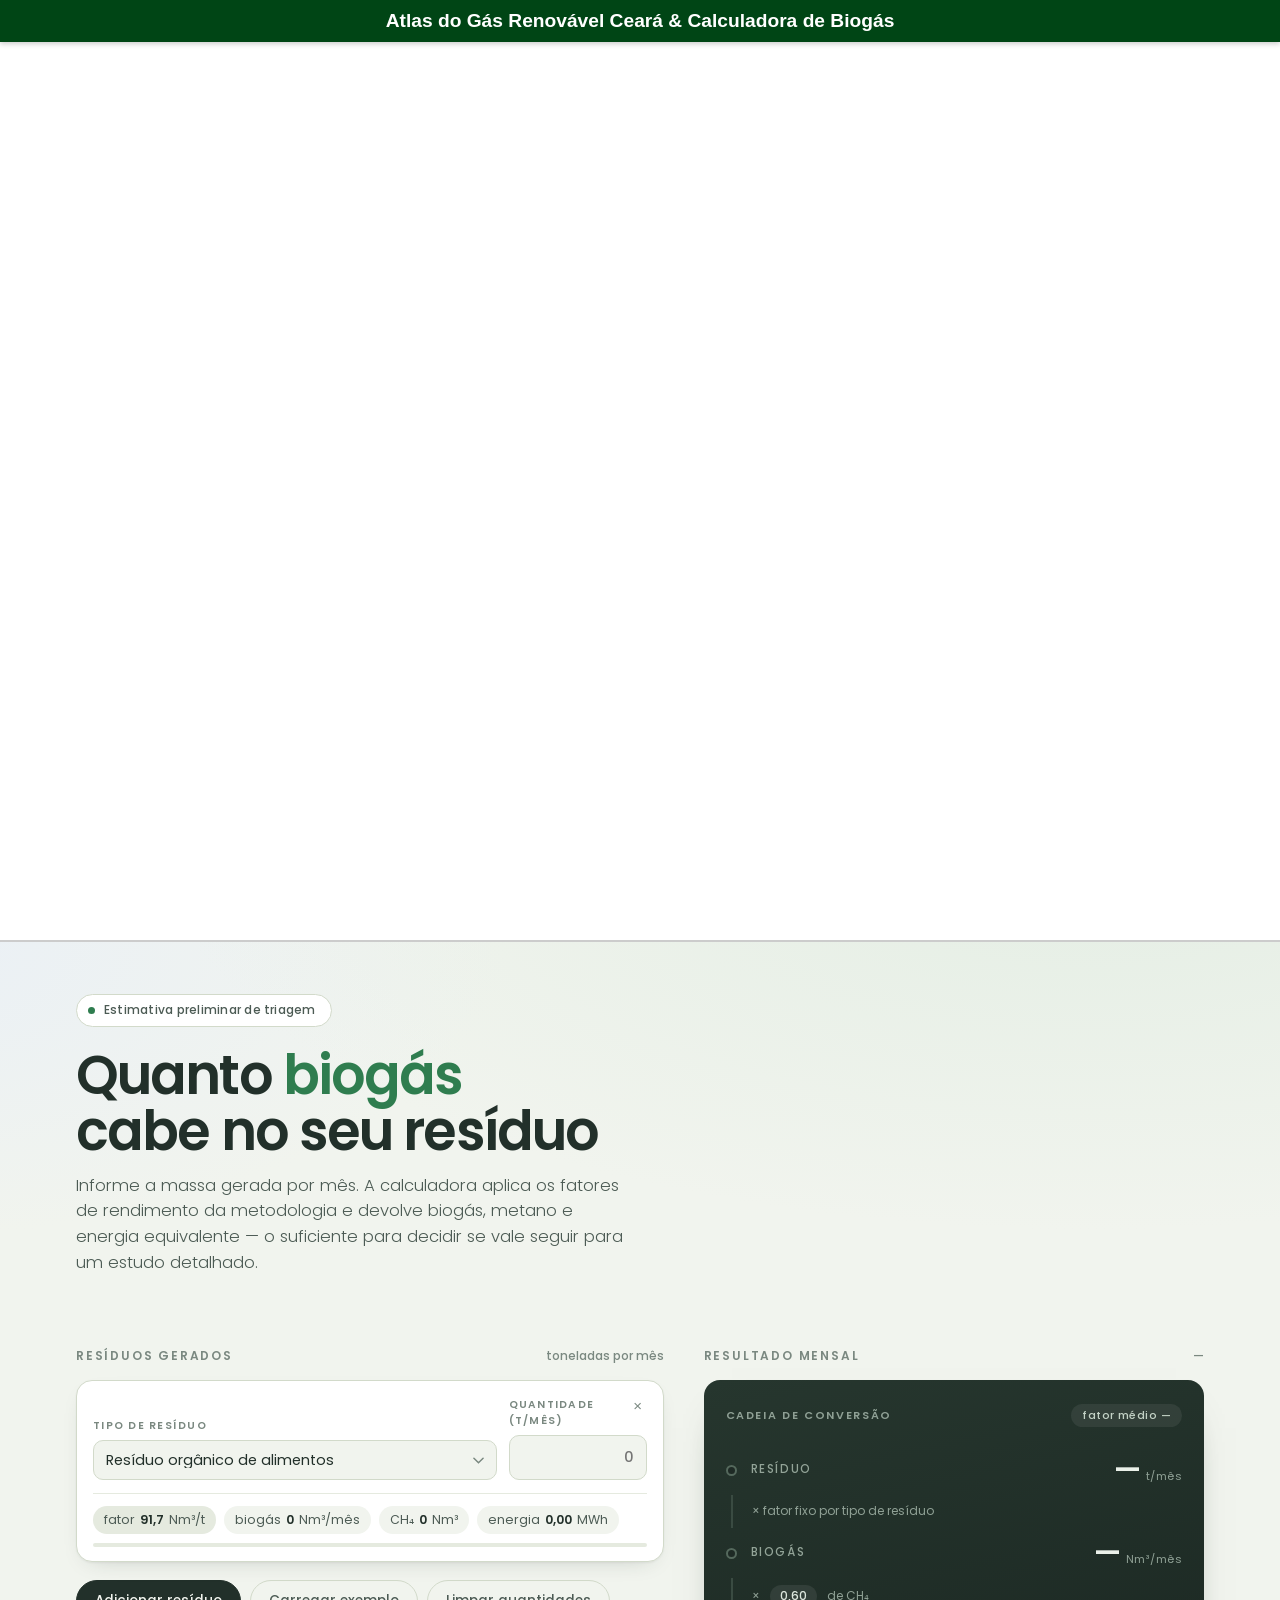
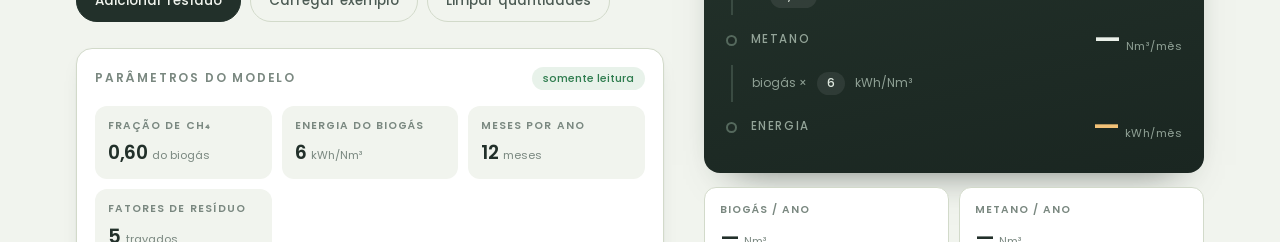
==== index.html @ e05b40b4 "." ====
<!DOCTYPE html>
<html lang="pt-BR">

<head>
    <meta charset="UTF-8">
    <meta name="viewport" content="width=device-width, initial-scale=1.0">
    <title>Painel - Atlas do Gás Renovável & Calculadora</title>
    <style>
        * {
            box-sizing: border-box;
            margin: 0;
            padding: 0;
        }

        body,
        html {
            width: 100%;
            min-height: 100%;
            font-family: Arial, sans-serif;
            display: flex;
            flex-direction: column;
        }

        header {
            position: sticky;
            top: 0;
            z-index: 10;
            background-color: #004515;
            /* Tom verde sustentável */
            color: white;
            padding: 10px 20px;
            text-align: center;
            font-size: 1.2rem;
            font-weight: bold;
            box-shadow: 0 2px 5px rgba(0, 0, 0, 0.2);
        }

        .container {
            display: flex;
            flex-direction: column;
            width: 100%;
            flex: 1;
        }

        iframe {
            width: 100%;
            height: 100vh;
            border: none;
            display: block;
        }

        /* Divisória visual entre as duas telas */
        .container iframe:first-child {
            border-bottom: 2px solid #ccc;
        }
    </style>
</head>

<body>

    <header>
        Atlas do Gás Renovável Ceará & Calculadora de Biogás
    </header>

    <div class="container">
        <!-- Lado Esquerdo: ArcGIS StoryMaps -->
        <iframe src="https://storymaps.arcgis.com/stories/d3476caa5c2944098849a8635c6370f7"
            title="Atlas do Gás Renovável Ceará"></iframe>

        <!-- Lado Direito: Calculadora Local -->
        <iframe src="calculadora-biogas.html" title="Calculadora de Biogás"></iframe>
    </div>

</body>

</html>
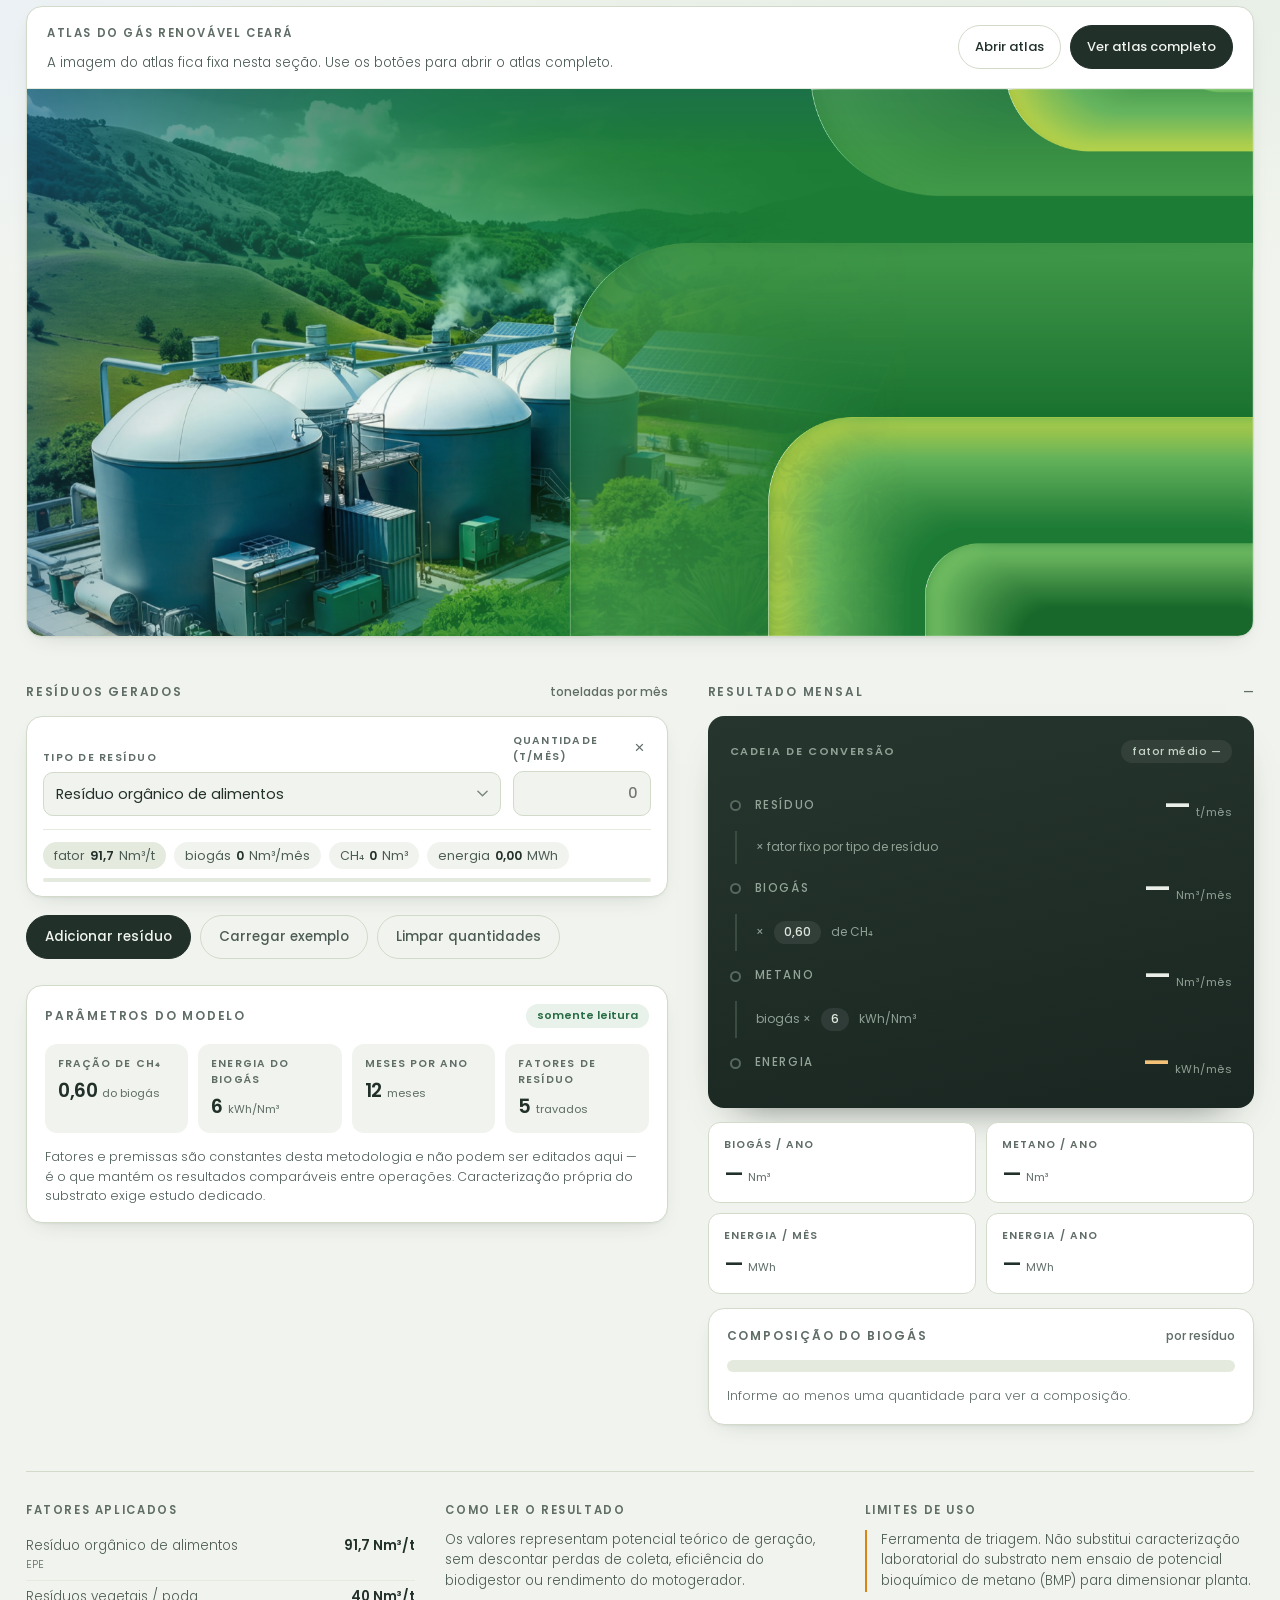
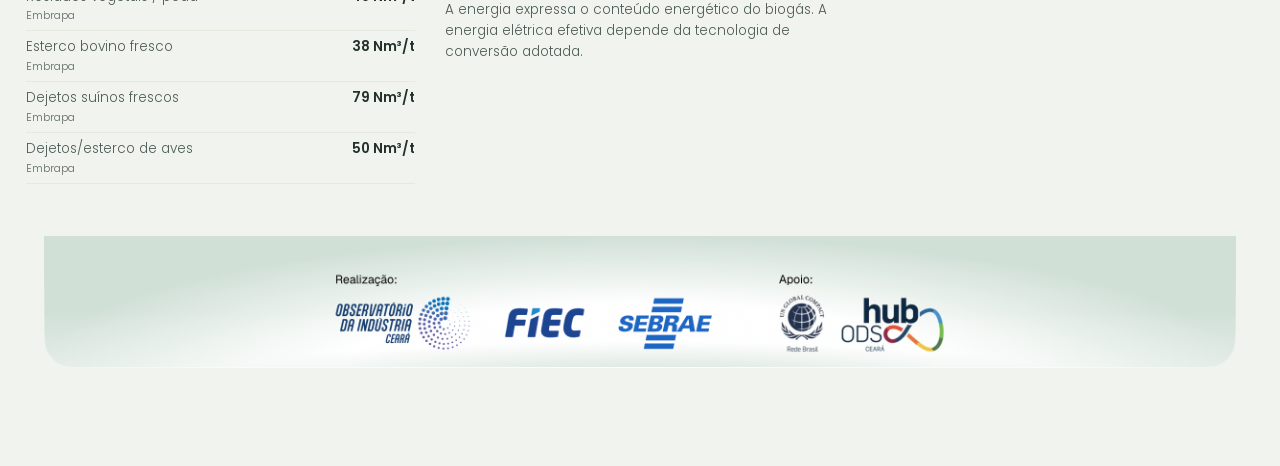
==== commit 81af36a4: "chore: baseline do painel biogas antes da limpeza Congela o estado atual (site reorganizado em asset" ====
--- a/index.html
+++ b/index.html
@@ -1,76 +1,13 @@
 <!DOCTYPE html>
 <html lang="pt-BR">
-
 <head>
-    <meta charset="UTF-8">
-    <meta name="viewport" content="width=device-width, initial-scale=1.0">
-    <title>Painel - Atlas do Gás Renovável & Calculadora</title>
-    <style>
-        * {
-            box-sizing: border-box;
-            margin: 0;
-            padding: 0;
-        }
-
-        body,
-        html {
-            width: 100%;
-            min-height: 100%;
-            font-family: Arial, sans-serif;
-            display: flex;
-            flex-direction: column;
-        }
-
-        header {
-            position: sticky;
-            top: 0;
-            z-index: 10;
-            background-color: #004515;
-            /* Tom verde sustentável */
-            color: white;
-            padding: 10px 20px;
-            text-align: center;
-            font-size: 1.2rem;
-            font-weight: bold;
-            box-shadow: 0 2px 5px rgba(0, 0, 0, 0.2);
-        }
-
-        .container {
-            display: flex;
-            flex-direction: column;
-            width: 100%;
-            flex: 1;
-        }
-
-        iframe {
-            width: 100%;
-            height: 100vh;
-            border: none;
-            display: block;
-        }
-
-        /* Divisória visual entre as duas telas */
-        .container iframe:first-child {
-            border-bottom: 2px solid #ccc;
-        }
-    </style>
+  <meta charset="UTF-8">
+  <meta name="viewport" content="width=device-width, initial-scale=1.0">
+  <meta http-equiv="refresh" content="0; url=calculadora-biogas.html">
+  <title>Redirecionando...</title>
+  <script>window.location.replace('calculadora-biogas.html');</script>
 </head>
-
 <body>
-
-    <header>
-        Atlas do Gás Renovável Ceará & Calculadora de Biogás
-    </header>
-
-    <div class="container">
-        <!-- Lado Esquerdo: ArcGIS StoryMaps -->
-        <iframe src="https://storymaps.arcgis.com/stories/d3476caa5c2944098849a8635c6370f7"
-            title="Atlas do Gás Renovável Ceará"></iframe>
-
-        <!-- Lado Direito: Calculadora Local -->
-        <iframe src="calculadora-biogas.html" title="Calculadora de Biogás"></iframe>
-    </div>
-
+  <p>Se o redirecionamento não acontecer, <a href="calculadora-biogas.html">abra a página principal</a>.</p>
 </body>
-
 </html>
